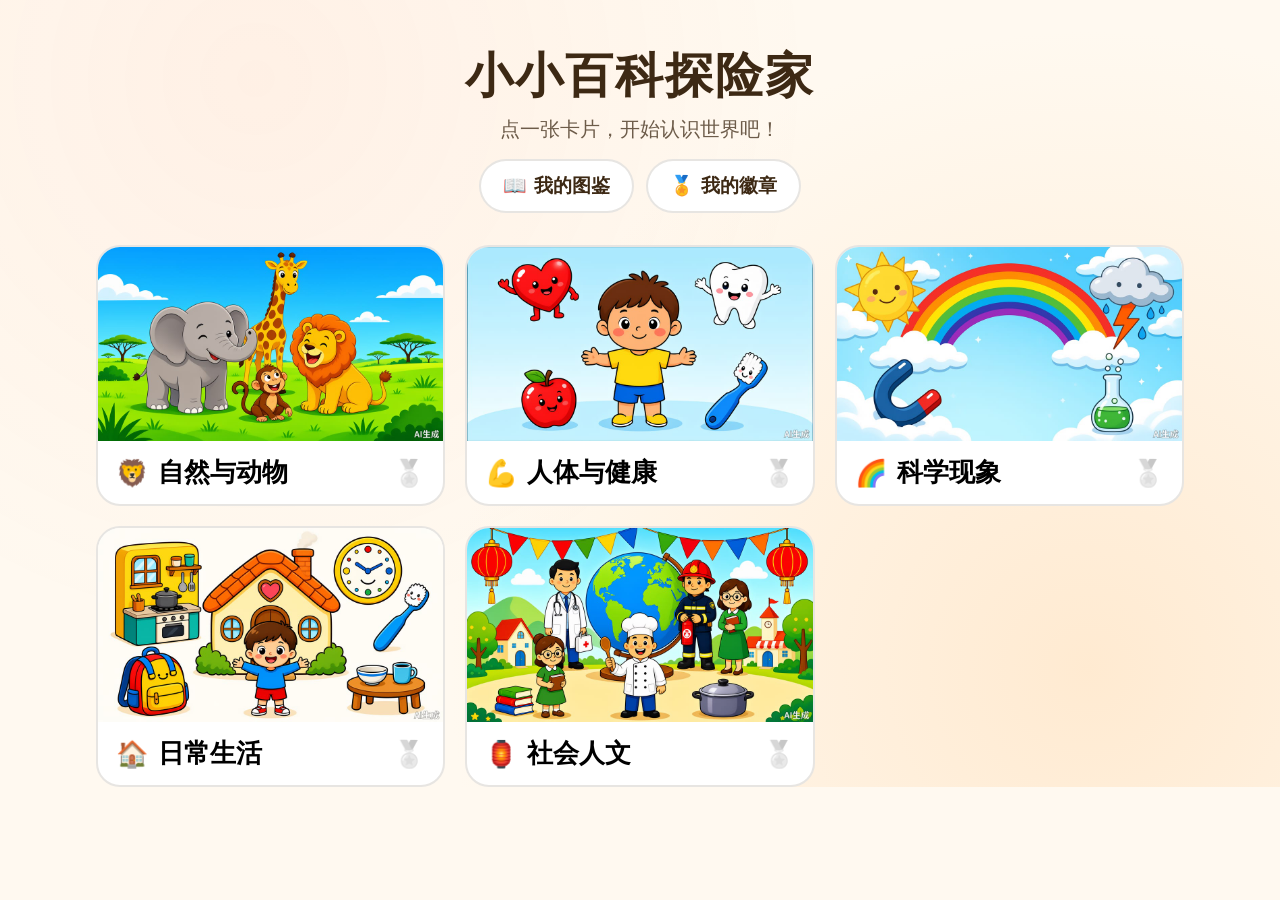
==== index.html @ 42fdc315 "同步完整可玩版：源码+主题插图+61条真人感配音（第5步正式开发版）" ====
<!DOCTYPE html>
<html lang="zh-CN">
<head>
<meta charset="UTF-8">
<meta name="viewport" content="width=device-width, initial-scale=1">
<title>小小百科探险家 · 世界地图</title>
<link rel="stylesheet" href="css/style.css">
</head>
<body class="home">
  <header class="home-header">
    <h1 id="map-title">小小百科探险家</h1>
    <p class="home-sub">点一张卡片，开始认识世界吧！</p>
    <div class="home-actions">
      <button id="btn-dex" class="pill-btn" type="button">📖 我的图鉴</button>
      <button id="btn-badges" class="pill-btn" type="button">🏅 我的徽章</button>
    </div>
  </header>

  <main class="theme-grid" id="theme-grid" aria-label="主题世界地图"></main>

  <div class="panel-mask" id="dex-panel" role="dialog" aria-label="我的图鉴">
    <div class="panel">
      <button class="panel-close" type="button" data-close="dex-panel">✕</button>
      <h2>📖 我的图鉴</h2>
      <p class="panel-tip">去探索、听故事、玩配对，就能点亮更多图鉴！</p>
      <div id="dex-content"></div>
    </div>
  </div>

  <div class="panel-mask" id="badge-panel" role="dialog" aria-label="我的徽章">
    <div class="panel">
      <button class="panel-close" type="button" data-close="badge-panel">✕</button>
      <h2>🏅 我的徽章</h2>
      <p class="panel-tip">每个主题答对 3 道题，就能获得一枚徽章！</p>
      <div class="badge-wall" id="badge-wall"></div>
    </div>
  </div>

  <script src="config.js"></script>
  <script src="kv.js"></script>
  <script type="module" src="js/app.js"></script>
</body>
</html>
---- css/style.css ----
:root {
  --bg: #FFF9F0;
  --bg-2: #FFE4C4;
  --ink: #3D2914;
  --accent: #FF6B35;
  --ok: #3FA34D;
  --card: #FFFFFF;
  --line: rgba(61, 41, 20, 0.12);
}

* { box-sizing: border-box; }

html, body {
  margin: 0;
  padding: 0;
  min-height: 100%;
  background: var(--bg);
  color: var(--ink);
  font-family: 'Noto Sans SC', 'Nunito', system-ui, sans-serif;
}

body {
  background-image: radial-gradient(circle at 20% 10%, rgba(255, 107, 53, 0.06), transparent 45%),
    radial-gradient(circle at 85% 85%, rgba(255, 228, 196, 0.7), transparent 50%);
}

button { font-family: inherit; cursor: pointer; }

/* ===== 首页 ===== */
.home-header {
  text-align: center;
  padding: clamp(20px, 4vw, 44px) 16px 8px;
}
.home-header h1 {
  font-size: clamp(30px, 5vw, 48px);
  margin: 0;
  letter-spacing: 2px;
}
.home-sub {
  font-size: clamp(16px, 2.4vw, 20px);
  margin: 8px 0 16px;
  opacity: 0.75;
}
.home-actions {
  display: flex;
  gap: 12px;
  justify-content: center;
  flex-wrap: wrap;
}
.pill-btn {
  border: 2px solid var(--line);
  background: var(--card);
  color: var(--ink);
  border-radius: 999px;
  padding: 12px 22px;
  font-size: clamp(16px, 2vw, 19px);
  font-weight: 700;
  min-height: 48px;
  transition: transform .2s, border-color .2s;
}
.pill-btn:hover { transform: translateY(-2px); border-color: var(--accent); }

.theme-grid {
  max-width: 1120px;
  margin: 24px auto 48px;
  padding: 0 16px;
  display: grid;
  grid-template-columns: repeat(auto-fit, minmax(280px, 1fr));
  gap: 20px;
}
.theme-card {
  position: relative;
  border: 2px solid var(--line);
  background: var(--card);
  border-radius: 24px;
  overflow: hidden;
  padding: 0;
  text-align: left;
  transition: transform .25s, box-shadow .25s;
}
.theme-card:hover { transform: translateY(-4px); box-shadow: 0 12px 28px rgba(61, 41, 20, 0.14); }
.theme-card img {
  width: 100%;
  aspect-ratio: 16 / 9;
  object-fit: cover;
  display: block;
}
.theme-card .card-name {
  display: flex;
  align-items: center;
  gap: 10px;
  padding: 14px 18px;
  font-size: clamp(20px, 2.6vw, 26px);
  font-weight: 800;
}
.card-badge {
  margin-left: auto;
  font-size: 26px;
  filter: grayscale(1);
  opacity: 0.35;
  transition: filter .3s, opacity .3s;
}
.card-badge.got { filter: none; opacity: 1; }

/* ===== 弹层 ===== */
.panel-mask {
  position: fixed;
  inset: 0;
  background: rgba(61, 41, 20, 0.4);
  display: none;
  align-items: center;
  justify-content: center;
  padding: 20px;
  z-index: 50;
}
.panel-mask.open { display: flex; }
.panel {
  position: relative;
  background: var(--bg);
  border-radius: 24px;
  border: 2px solid var(--line);
  max-width: 640px;
  width: 100%;
  max-height: 80vh;
  overflow-y: auto;
  padding: 28px 24px;
}
.panel h2 { margin: 0 0 6px; font-size: 26px; }
.panel-tip { margin: 0 0 16px; opacity: 0.7; font-size: 15px; }
.panel-close {
  position: absolute;
  top: 14px;
  right: 14px;
  width: 44px;
  height: 44px;
  border-radius: 50%;
  border: 2px solid var(--line);
  background: var(--card);
  font-size: 18px;
}
.dex-group { margin-bottom: 18px; }
.dex-group h3 { margin: 0 0 8px; font-size: 19px; }
.dex-items { display: flex; flex-wrap: wrap; gap: 10px; }
.dex-item {
  display: flex;
  align-items: center;
  gap: 6px;
  border: 1.5px solid var(--line);
  background: var(--card);
  border-radius: 14px;
  padding: 8px 14px;
  font-size: 17px;
  font-weight: 600;
}
.dex-item.locked { filter: grayscale(1); opacity: 0.45; }
.badge-wall { display: flex; flex-wrap: wrap; gap: 14px; }
.badge-cell {
  width: 108px;
  text-align: center;
  border: 2px solid var(--line);
  background: var(--card);
  border-radius: 18px;
  padding: 14px 8px;
}
.badge-cell .b-emoji { font-size: 38px; display: block; }
.badge-cell .b-name { font-size: 14px; font-weight: 700; margin-top: 6px; display: block; }
.badge-cell.locked { filter: grayscale(1); opacity: 0.45; }
.badge-cell.got { border-color: var(--accent); background: #FFF1E8; }

/* ===== 探索页 ===== */
.play-header {
  display: flex;
  align-items: center;
  gap: 12px;
  padding: 14px 16px;
  flex-wrap: wrap;
}
.big-btn {
  border: 2px solid var(--line);
  background: var(--card);
  border-radius: 16px;
  padding: 10px 18px;
  font-size: 17px;
  font-weight: 700;
  min-height: 48px;
  color: var(--ink);
  transition: transform .2s, border-color .2s;
}
.big-btn:hover { transform: translateY(-2px); border-color: var(--accent); }
.big-btn.primary { background: var(--accent); color: #fff; border-color: var(--accent); }
#scene-title {
  font-size: clamp(22px, 3.4vw, 32px);
  margin: 0 auto 0 0;
}
.header-right { display: flex; gap: 10px; margin-left: auto; }

.tab-bar {
  display: flex;
  gap: 10px;
  padding: 0 16px 12px;
  flex-wrap: wrap;
}
.tab-btn {
  border: 2px solid var(--line);
  background: var(--card);
  border-radius: 999px;
  padding: 10px 20px;
  font-size: clamp(15px, 2vw, 18px);
  font-weight: 700;
  min-height: 48px;
  color: var(--ink);
}
.tab-btn.active { background: var(--accent); color: #fff; border-color: var(--accent); }

.stage {
  max-width: 960px;
  margin: 0 auto;
  padding: 0 16px 40px;
}
.tab-pane { display: none; }
.tab-pane.active { display: block; }

/* 点选探索 */
.scene-wrap {
  position: relative;
  border-radius: 24px;
  overflow: hidden;
  border: 2px solid var(--line);
}
.scene-wrap img { width: 100%; display: block; aspect-ratio: 16/9; object-fit: cover; }
.hotspot {
  position: absolute;
  width: 46px;
  height: 46px;
  margin: -23px 0 0 -23px;
  border-radius: 50%;
  border: 3px solid #fff;
  background: var(--accent);
  color: #fff;
  font-size: 20px;
  animation: pulse 1.6s infinite;
  box-shadow: 0 4px 12px rgba(61,41,20,.3);
}
.hotspot.seen { background: var(--ok); animation: none; }
@keyframes pulse {
  /* 仅阴影脉动，不改变元素几何，保证点击目标稳定 */
  0%, 100% { box-shadow: 0 0 0 0 rgba(255, 107, 53, 0.45), 0 4px 12px rgba(61,41,20,.3); }
  50% { box-shadow: 0 0 0 12px rgba(255, 107, 53, 0), 0 4px 12px rgba(61,41,20,.3); }
}
#fact-card {
  display: none;
  margin-top: 16px;
  background: var(--card);
  border: 2px solid var(--accent);
  border-radius: 20px;
  padding: 20px;
}
#fact-card.open { display: block; animation: pop .25s ease; }
@keyframes pop { from { transform: scale(.92); opacity: 0; } to { transform: scale(1); opacity: 1; } }
.fact-title { font-size: 26px; font-weight: 800; margin: 0 0 8px; }
.fact-text { font-size: clamp(17px, 2.4vw, 21px); line-height: 1.7; margin: 0 0 14px; }
.fact-actions { display: flex; gap: 10px; flex-wrap: wrap; }

/* 问答 */
#quiz-question {
  background: var(--card);
  border: 2px solid var(--line);
  border-radius: 20px;
  padding: 20px;
  font-size: clamp(20px, 3vw, 26px);
  font-weight: 800;
  margin-bottom: 16px;
}
.quiz-progress { font-size: 16px; opacity: .7; margin-bottom: 10px; }
.quiz-options { display: grid; grid-template-columns: repeat(auto-fit, minmax(180px, 1fr)); gap: 14px; }
.quiz-option {
  border: 2px solid var(--line);
  background: var(--card);
  border-radius: 18px;
  padding: 18px 14px;
  font-size: clamp(18px, 2.4vw, 22px);
  font-weight: 700;
  min-height: 72px;
  color: var(--ink);
  transition: transform .2s, border-color .2s, background .2s;
}
.quiz-option:hover { transform: translateY(-2px); border-color: var(--accent); }
.quiz-option.right { background: #E7F6E9; border-color: var(--ok); }
.quiz-option.wrong { background: #FDECEA; border-color: #D64541; }
.quiz-option.hint { border-color: var(--accent); background: #FFF1E8; box-shadow: 0 0 0 4px rgba(255,159,110,.35); animation: hintPulse 1s ease infinite; }
@keyframes hintPulse { 0%,100% { box-shadow: 0 0 0 4px rgba(255,159,110,.35); } 50% { box-shadow: 0 0 0 8px rgba(255,159,110,.2); } }
.quiz-feedback { min-height: 32px; font-size: 19px; font-weight: 700; margin-top: 12px; }
.quiz-feedback.ok { color: var(--ok); }
.quiz-feedback.no { color: #D64541; }
#quiz-result {
  display: none;
  text-align: center;
  background: #FFF1E8;
  border: 2px solid var(--accent);
  border-radius: 20px;
  padding: 26px 18px;
  font-size: clamp(20px, 3vw, 26px);
  font-weight: 800;
}
#quiz-result.win { display: block; animation: pop .3s ease; }
#quiz-result .r-emoji { font-size: 52px; display: block; margin-bottom: 8px; }

/* 配对 */
.match-board { display: grid; grid-template-columns: 1fr; gap: 20px; }
.drag-row, .drop-row { display: flex; flex-wrap: wrap; gap: 12px; justify-content: center; }
.drag-card {
  border: 2px solid var(--accent);
  background: #FFF1E8;
  border-radius: 16px;
  padding: 14px 18px;
  font-size: clamp(17px, 2.2vw, 21px);
  font-weight: 700;
  min-height: 56px;
  touch-action: none;
  cursor: grab;
  transition: opacity .2s;
}
.drag-card.used { opacity: .3; pointer-events: none; }
.drag-card.selected { border-color: var(--ok); box-shadow: 0 0 0 4px rgba(46,139,87,.3); transform: scale(1.04); }
.drop-slot.shake { animation: shakeX .4s ease; border-color: #D64541; }
@keyframes shakeX { 0%,100% { transform: translateX(0); } 25% { transform: translateX(-6px); } 75% { transform: translateX(6px); } }
.drop-slot {
  border: 2.5px dashed var(--line);
  background: var(--card);
  border-radius: 16px;
  padding: 14px 18px;
  min-width: 150px;
  min-height: 56px;
  font-size: clamp(17px, 2.2vw, 21px);
  font-weight: 700;
  text-align: center;
}
.drop-slot.over { border-color: var(--accent); background: #FFF1E8; }
.drop-slot.filled { border: 2.5px solid var(--ok); background: #E7F6E9; }
.match-tip { text-align: center; font-size: 17px; opacity: .75; margin: 4px 0 14px; }
.match-done {
  display: none;
  text-align: center;
  margin-top: 18px;
  background: #E7F6E9;
  border: 2px solid var(--ok);
  border-radius: 18px;
  padding: 18px;
  font-size: 21px;
  font-weight: 800;
}
.match-done.show { display: block; animation: pop .3s ease; }

/* 故事 */
.story-box {
  background: var(--card);
  border: 2px solid var(--line);
  border-radius: 24px;
  padding: 26px 22px;
  text-align: center;
}
.story-emoji { font-size: clamp(56px, 10vw, 84px); display: block; margin-bottom: 12px; }
#story-text { font-size: clamp(18px, 2.6vw, 23px); line-height: 1.8; margin: 0 0 18px; }
#story-step { font-size: 16px; opacity: .65; margin-bottom: 10px; font-variant-numeric: tabular-nums; }
.story-actions { display: flex; gap: 12px; justify-content: center; flex-wrap: wrap; }

@media (prefers-reduced-motion: reduce) {
  *, *::before, *::after { animation: none !important; transition: none !important; }
}
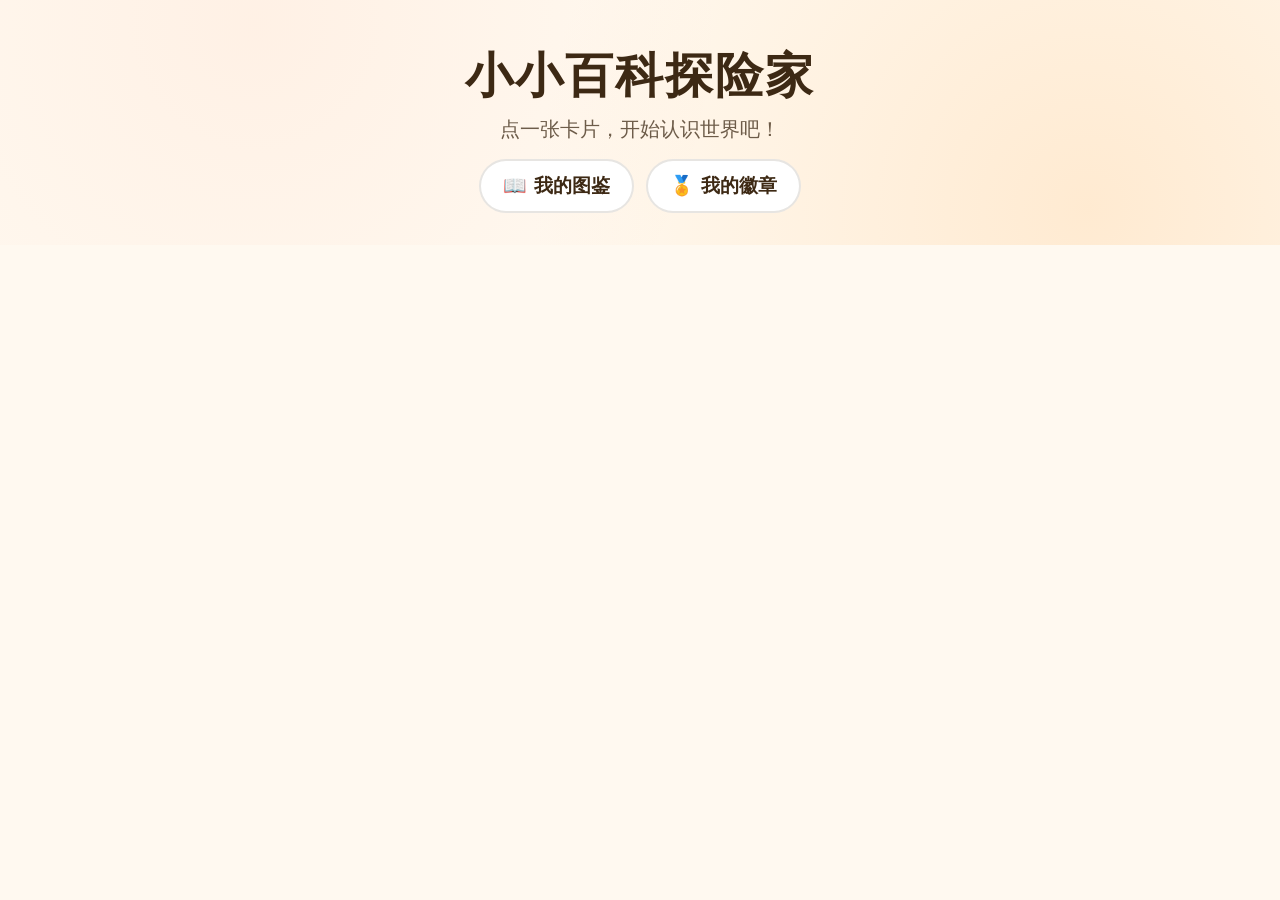
==== commit e24fc62c: "修复双击直开空白：合并为经典脚本（js/logic.js + js/app.js），解压双击 index.html 即可玩" ====
--- a/index.html
+++ b/index.html
@@ -38,6 +38,7 @@
 
   <script src="config.js"></script>
   <script src="kv.js"></script>
-  <script type="module" src="js/app.js"></script>
+  <script src="js/logic.js"></script>
+  <script src="js/app.js"></script>
 </body>
 </html>
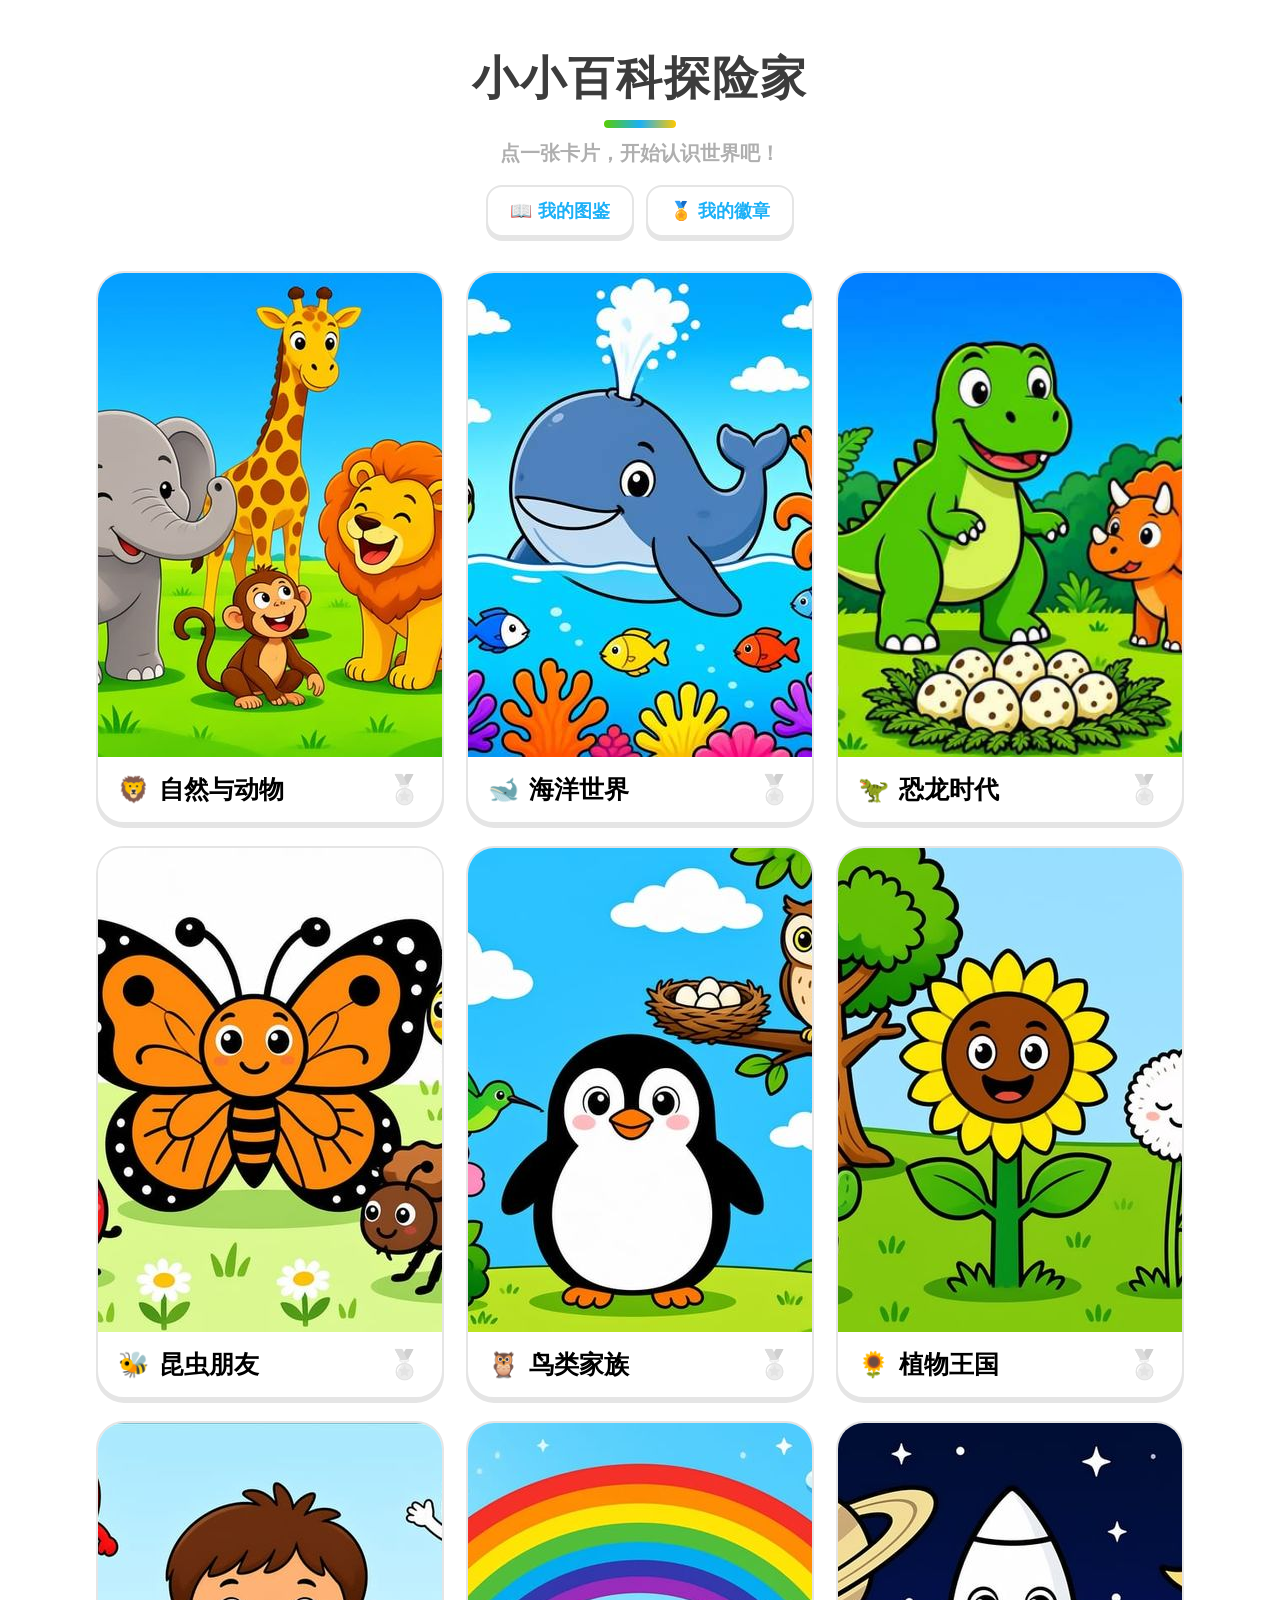
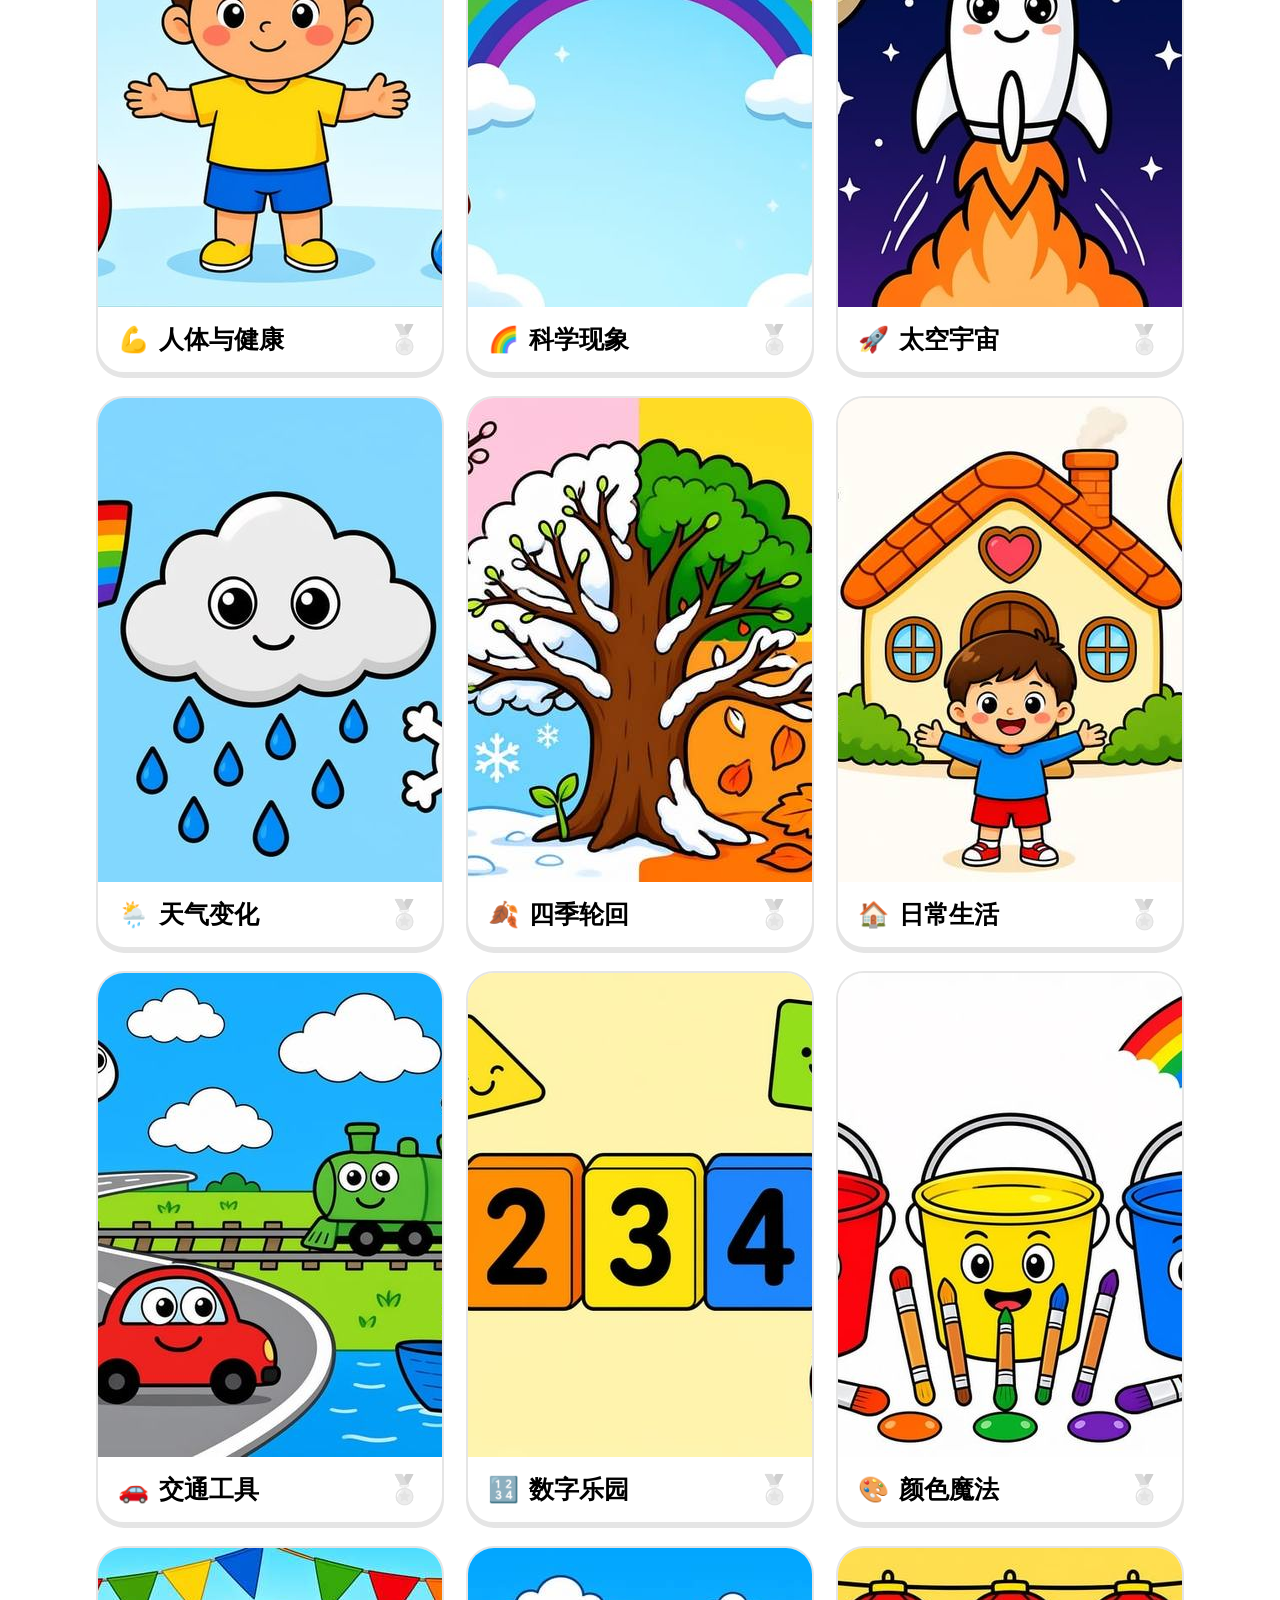
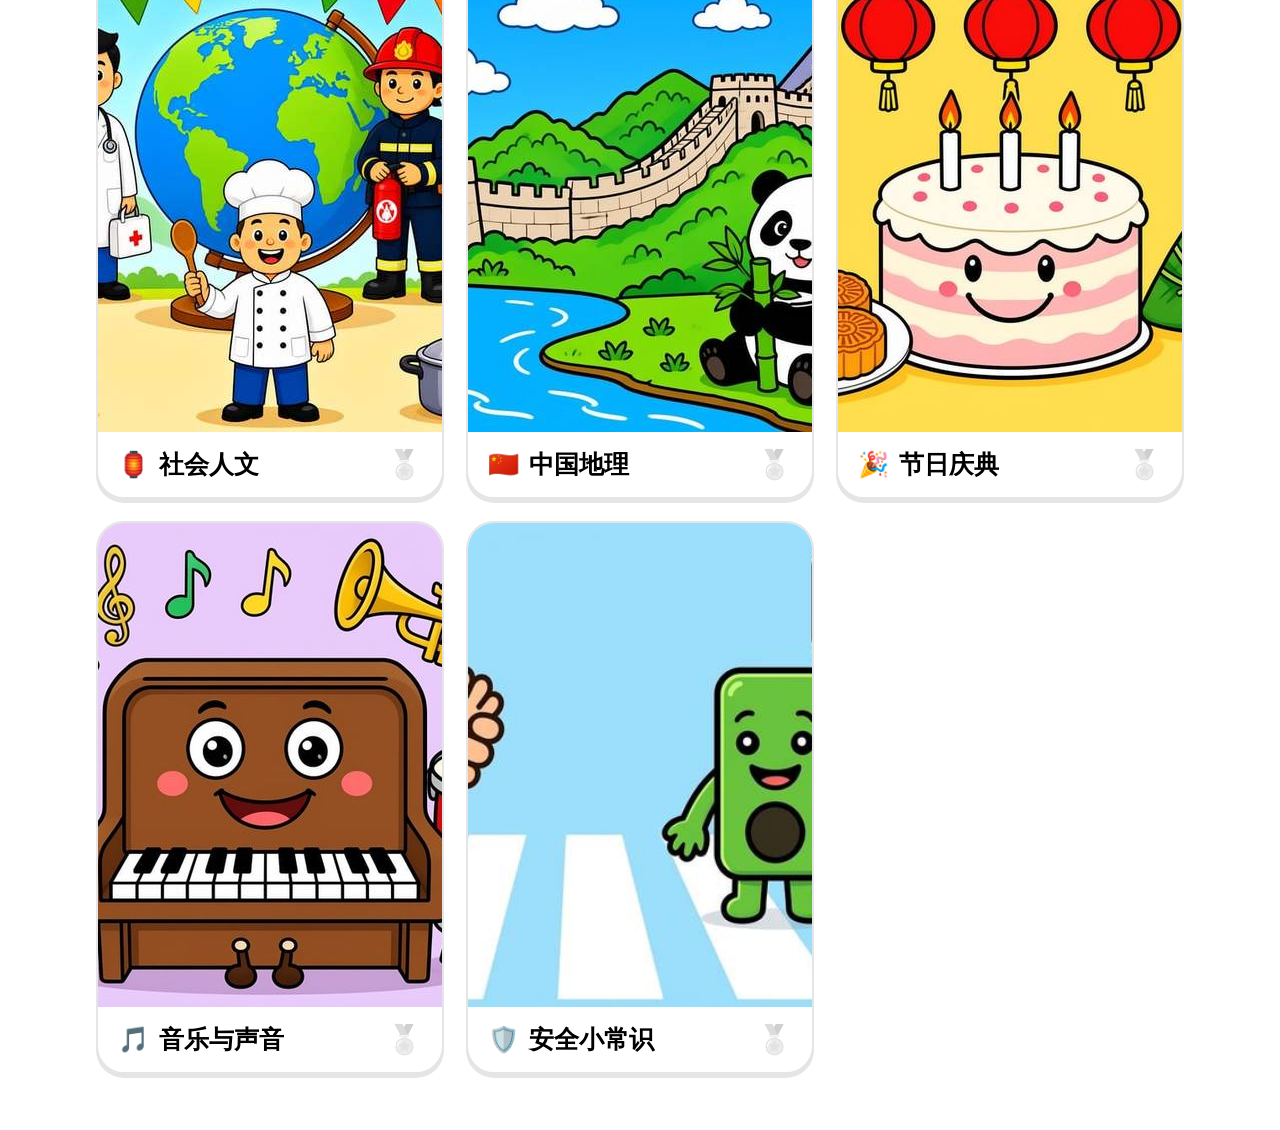
==== commit 75e9e031: "feat: 低龄适龄可读性 + 修复图鉴漏显示配对/故事 问题1/2 问答与配对 emoji 过小: - 问答选项改为大 emoji(56px)单独一行 + 文字一行, 卡片高度 132px - 配对" ====
--- a/index.html
+++ b/index.html
@@ -23,6 +23,7 @@
       <button class="panel-close" type="button" data-close="dex-panel">✕</button>
       <h2>📖 我的图鉴</h2>
       <p class="panel-tip">去探索、听故事、玩配对，就能点亮更多图鉴！</p>
+      <div id="dex-count" class="collect-count" aria-live="polite"></div>
       <div id="dex-content"></div>
     </div>
   </div>
@@ -32,6 +33,7 @@
       <button class="panel-close" type="button" data-close="badge-panel">✕</button>
       <h2>🏅 我的徽章</h2>
       <p class="panel-tip">每个主题答对 3 道题，就能获得一枚徽章！</p>
+      <div id="badge-count" class="collect-count" aria-live="polite"></div>
       <div class="badge-wall" id="badge-wall"></div>
     </div>
   </div>
--- a/css/style.css
+++ b/css/style.css
@@ -1,11 +1,22 @@
+/* 多邻国风格：明亮高饱和 + 3D 厚底按钮 + 大圆角卡片 */
 :root {
-  --bg: #FFF9F0;
-  --bg-2: #FFE4C4;
-  --ink: #3D2914;
-  --accent: #FF6B35;
-  --ok: #3FA34D;
+  --bg: #FFFFFF;
+  --bg-soft: #F7F7F7;
+  --ink: #3C3C3C;
+  --ink-soft: #AFAFAF;
+  --green: #58CC02;
+  --green-dark: #46A302;
+  --blue: #1CB0F6;
+  --blue-dark: #1899D6;
+  --orange: #FF9600;
+  --orange-dark: #E08600;
+  --red: #FF4B4B;
+  --red-dark: #EA2B2B;
+  --yellow: #FFC800;
   --card: #FFFFFF;
-  --line: rgba(61, 41, 20, 0.12);
+  --line: #E5E5E5;
+  --radius: 20px;
+  --radius-lg: 28px;
 }
 
 * { box-sizing: border-box; }
@@ -16,30 +27,65 @@
   min-height: 100%;
   background: var(--bg);
   color: var(--ink);
-  font-family: 'Noto Sans SC', 'Nunito', system-ui, sans-serif;
-}
-
-body {
-  background-image: radial-gradient(circle at 20% 10%, rgba(255, 107, 53, 0.06), transparent 45%),
-    radial-gradient(circle at 85% 85%, rgba(255, 228, 196, 0.7), transparent 50%);
+  font-family: 'Noto Sans SC', 'PingFang SC', 'Microsoft YaHei', system-ui, sans-serif;
+  -webkit-font-smoothing: antialiased;
 }
 
 button { font-family: inherit; cursor: pointer; }
+
+/* ===== 通用 3D 按钮（多邻国厚底） ===== */
+.btn3d {
+  border: none;
+  border-radius: 16px;
+  padding: 12px 22px;
+  font-size: clamp(16px, 2vw, 18px);
+  font-weight: 800;
+  letter-spacing: 1px;
+  color: #fff;
+  background: var(--blue);
+  box-shadow: 0 4px 0 var(--blue-dark);
+  transition: transform .1s, box-shadow .1s, filter .2s;
+  min-height: 50px;
+}
+.btn3d:hover { filter: brightness(1.05); }
+.btn3d:active { transform: translateY(4px); box-shadow: 0 0 0 var(--blue-dark); }
+.btn3d.green { background: var(--green); box-shadow: 0 4px 0 var(--green-dark); }
+.btn3d.green:active { box-shadow: 0 0 0 var(--green-dark); }
+.btn3d.orange { background: var(--orange); box-shadow: 0 4px 0 var(--orange-dark); }
+.btn3d.orange:active { box-shadow: 0 0 0 var(--orange-dark); }
+.btn3d.ghost {
+  background: var(--card);
+  color: var(--blue);
+  box-shadow: 0 4px 0 var(--line);
+  border: 2px solid var(--line);
+}
+.btn3d.ghost:active { box-shadow: 0 0 0 var(--line); }
 
 /* ===== 首页 ===== */
 .home-header {
   text-align: center;
-  padding: clamp(20px, 4vw, 44px) 16px 8px;
+  padding: clamp(24px, 4vw, 48px) 16px 8px;
 }
 .home-header h1 {
-  font-size: clamp(30px, 5vw, 48px);
+  font-size: clamp(30px, 5vw, 46px);
   margin: 0;
   letter-spacing: 2px;
+  color: var(--ink);
+}
+.home-header h1::after {
+  content: "";
+  display: block;
+  width: 72px;
+  height: 8px;
+  margin: 10px auto 0;
+  border-radius: 99px;
+  background: linear-gradient(90deg, var(--green), var(--blue), var(--yellow));
 }
 .home-sub {
   font-size: clamp(16px, 2.4vw, 20px);
-  margin: 8px 0 16px;
-  opacity: 0.75;
+  margin: 12px 0 18px;
+  color: var(--ink-soft);
+  font-weight: 600;
 }
 .home-actions {
   display: flex;
@@ -50,63 +96,72 @@
 .pill-btn {
   border: 2px solid var(--line);
   background: var(--card);
-  color: var(--ink);
-  border-radius: 999px;
+  color: var(--blue);
+  border-radius: 16px;
   padding: 12px 22px;
-  font-size: clamp(16px, 2vw, 19px);
-  font-weight: 700;
-  min-height: 48px;
-  transition: transform .2s, border-color .2s;
-}
-.pill-btn:hover { transform: translateY(-2px); border-color: var(--accent); }
+  font-size: clamp(16px, 2vw, 18px);
+  font-weight: 800;
+  min-height: 50px;
+  box-shadow: 0 4px 0 var(--line);
+  transition: filter .2s, transform .1s, box-shadow .1s;
+}
+.pill-btn:hover { filter: brightness(1.03); }
+.pill-btn:active { transform: translateY(4px); box-shadow: 0 0 0 var(--line); }
 
 .theme-grid {
   max-width: 1120px;
-  margin: 24px auto 48px;
+  margin: 26px auto 56px;
   padding: 0 16px;
   display: grid;
   grid-template-columns: repeat(auto-fit, minmax(280px, 1fr));
-  gap: 20px;
+  gap: 22px;
 }
 .theme-card {
   position: relative;
   border: 2px solid var(--line);
   background: var(--card);
-  border-radius: 24px;
+  border-radius: var(--radius-lg);
   overflow: hidden;
   padding: 0;
   text-align: left;
-  transition: transform .25s, box-shadow .25s;
-}
-.theme-card:hover { transform: translateY(-4px); box-shadow: 0 12px 28px rgba(61, 41, 20, 0.14); }
+  box-shadow: 0 4px 0 var(--line);
+  transition: transform .15s, box-shadow .15s, border-color .2s;
+}
+.theme-card:hover {
+  transform: translateY(-4px);
+  border-color: var(--blue);
+  box-shadow: 0 8px 0 var(--line);
+}
+.theme-card:active { transform: translateY(2px); box-shadow: 0 2px 0 var(--line); }
 .theme-card img {
   width: 100%;
   aspect-ratio: 16 / 9;
   object-fit: cover;
   display: block;
+  background: linear-gradient(135deg, #EAF6FF 0%, #F2FFF0 55%, #FFF7E6 100%);
 }
 .theme-card .card-name {
   display: flex;
   align-items: center;
   gap: 10px;
-  padding: 14px 18px;
-  font-size: clamp(20px, 2.6vw, 26px);
+  padding: 16px 20px;
+  font-size: clamp(20px, 2.6vw, 25px);
   font-weight: 800;
 }
 .card-badge {
   margin-left: auto;
-  font-size: 26px;
+  font-size: 28px;
   filter: grayscale(1);
-  opacity: 0.35;
-  transition: filter .3s, opacity .3s;
-}
-.card-badge.got { filter: none; opacity: 1; }
+  opacity: 0.3;
+  transition: filter .3s, opacity .3s, transform .3s;
+}
+.card-badge.got { filter: none; opacity: 1; transform: scale(1.1); }
 
 /* ===== 弹层 ===== */
 .panel-mask {
   position: fixed;
   inset: 0;
-  background: rgba(61, 41, 20, 0.4);
+  background: rgba(60, 60, 60, 0.45);
   display: none;
   align-items: center;
   justify-content: center;
@@ -117,26 +172,43 @@
 .panel {
   position: relative;
   background: var(--bg);
-  border-radius: 24px;
+  border-radius: var(--radius-lg);
   border: 2px solid var(--line);
   max-width: 640px;
   width: 100%;
   max-height: 80vh;
   overflow-y: auto;
-  padding: 28px 24px;
+  padding: 30px 26px;
+  animation: pop .25s ease;
 }
 .panel h2 { margin: 0 0 6px; font-size: 26px; }
-.panel-tip { margin: 0 0 16px; opacity: 0.7; font-size: 15px; }
+.panel-tip { margin: 0 0 16px; color: var(--ink-soft); font-size: 15px; font-weight: 600; }
 .panel-close {
   position: absolute;
-  top: 14px;
-  right: 14px;
+  top: 16px;
+  right: 16px;
   width: 44px;
   height: 44px;
-  border-radius: 50%;
-  border: 2px solid var(--line);
-  background: var(--card);
+  border-radius: 14px;
+  border: 2px solid var(--line);
+  background: var(--card);
+  color: var(--ink-soft);
   font-size: 18px;
+  font-weight: 800;
+  box-shadow: 0 3px 0 var(--line);
+}
+.panel-close:active { transform: translateY(3px); box-shadow: 0 0 0 var(--line); }
+/* 收藏统计条：让孩子和家长一眼看到已获得数量 */
+.collect-count {
+  display: inline-block;
+  background: var(--green);
+  color: #fff;
+  border-radius: 999px;
+  padding: 8px 20px;
+  font-size: 18px;
+  font-weight: 800;
+  margin: 0 0 18px;
+  box-shadow: 0 3px 0 var(--green-dark);
 }
 .dex-group { margin-bottom: 18px; }
 .dex-group h3 { margin: 0 0 8px; font-size: 19px; }
@@ -144,28 +216,40 @@
 .dex-item {
   display: flex;
   align-items: center;
-  gap: 6px;
-  border: 1.5px solid var(--line);
+  gap: 8px;
+  border: 2px solid var(--line);
   background: var(--card);
   border-radius: 14px;
-  padding: 8px 14px;
-  font-size: 17px;
-  font-weight: 600;
-}
+  padding: 10px 16px;
+  font-size: 18px;
+  font-weight: 700;
+}
+.dex-item .dex-emoji { font-size: 32px; line-height: 1; }
 .dex-item.locked { filter: grayscale(1); opacity: 0.45; }
+.dex-item.got {
+  border-color: var(--green);
+  background: #EBFFD6;
+  box-shadow: 0 3px 0 var(--green-dark);
+}
 .badge-wall { display: flex; flex-wrap: wrap; gap: 14px; }
 .badge-cell {
   width: 108px;
   text-align: center;
   border: 2px solid var(--line);
   background: var(--card);
-  border-radius: 18px;
+  border-radius: var(--radius);
   padding: 14px 8px;
-}
-.badge-cell .b-emoji { font-size: 38px; display: block; }
-.badge-cell .b-name { font-size: 14px; font-weight: 700; margin-top: 6px; display: block; }
-.badge-cell.locked { filter: grayscale(1); opacity: 0.45; }
-.badge-cell.got { border-color: var(--accent); background: #FFF1E8; }
+  box-shadow: 0 3px 0 var(--line);
+}
+.badge-cell .b-emoji { font-size: 48px; display: block; }
+.badge-cell .b-name { font-size: 14px; font-weight: 800; margin-top: 6px; display: block; }
+.badge-cell.locked { filter: grayscale(1); opacity: 0.4; }
+.badge-cell.got {
+  border-color: var(--yellow);
+  background: #FFF7D6;
+  box-shadow: 0 4px 0 #E0B000;
+  transform: scale(1.03);
+}
 
 /* ===== 探索页 ===== */
 .play-header {
@@ -181,23 +265,32 @@
   border-radius: 16px;
   padding: 10px 18px;
   font-size: 17px;
-  font-weight: 700;
-  min-height: 48px;
-  color: var(--ink);
-  transition: transform .2s, border-color .2s;
-}
-.big-btn:hover { transform: translateY(-2px); border-color: var(--accent); }
-.big-btn.primary { background: var(--accent); color: #fff; border-color: var(--accent); }
+  font-weight: 800;
+  min-height: 50px;
+  color: var(--ink);
+  box-shadow: 0 4px 0 var(--line);
+  transition: filter .2s, transform .1s, box-shadow .1s;
+}
+.big-btn:hover { filter: brightness(1.03); }
+.big-btn:active { transform: translateY(4px); box-shadow: 0 0 0 var(--line); }
+.big-btn.primary {
+  background: var(--green);
+  color: #fff;
+  border-color: var(--green);
+  box-shadow: 0 4px 0 var(--green-dark);
+}
+.big-btn.primary:active { box-shadow: 0 0 0 var(--green-dark); }
 #scene-title {
   font-size: clamp(22px, 3.4vw, 32px);
   margin: 0 auto 0 0;
+  font-weight: 800;
 }
 .header-right { display: flex; gap: 10px; margin-left: auto; }
 
 .tab-bar {
   display: flex;
   gap: 10px;
-  padding: 0 16px 12px;
+  padding: 0 16px 14px;
   flex-wrap: wrap;
 }
 .tab-btn {
@@ -206,16 +299,25 @@
   border-radius: 999px;
   padding: 10px 20px;
   font-size: clamp(15px, 2vw, 18px);
-  font-weight: 700;
-  min-height: 48px;
-  color: var(--ink);
-}
-.tab-btn.active { background: var(--accent); color: #fff; border-color: var(--accent); }
+  font-weight: 800;
+  min-height: 50px;
+  color: var(--ink);
+  box-shadow: 0 4px 0 var(--line);
+  transition: filter .2s, transform .1s, box-shadow .1s;
+}
+.tab-btn:active { transform: translateY(4px); box-shadow: 0 0 0 var(--line); }
+.tab-btn.active {
+  background: var(--blue);
+  color: #fff;
+  border-color: var(--blue);
+  box-shadow: 0 4px 0 var(--blue-dark);
+}
+.tab-btn.active:active { box-shadow: 0 0 0 var(--blue-dark); }
 
 .stage {
   max-width: 960px;
   margin: 0 auto;
-  padding: 0 16px 40px;
+  padding: 0 16px 48px;
 }
 .tab-pane { display: none; }
 .tab-pane.active { display: block; }
@@ -223,131 +325,176 @@
 /* 点选探索 */
 .scene-wrap {
   position: relative;
-  border-radius: 24px;
+  border-radius: var(--radius-lg);
   overflow: hidden;
   border: 2px solid var(--line);
+  box-shadow: 0 4px 0 var(--line);
 }
 .scene-wrap img { width: 100%; display: block; aspect-ratio: 16/9; object-fit: cover; }
 .hotspot {
   position: absolute;
-  width: 46px;
-  height: 46px;
-  margin: -23px 0 0 -23px;
+  width: 50px;
+  height: 50px;
+  margin: -25px 0 0 -25px;
   border-radius: 50%;
   border: 3px solid #fff;
-  background: var(--accent);
+  background: var(--orange);
   color: #fff;
-  font-size: 20px;
+  font-size: 22px;
   animation: pulse 1.6s infinite;
-  box-shadow: 0 4px 12px rgba(61,41,20,.3);
-}
-.hotspot.seen { background: var(--ok); animation: none; }
+  box-shadow: 0 4px 0 rgba(0,0,0,.15);
+}
+.hotspot:active { transform: scale(.94); }
+.hotspot.seen { background: var(--green); animation: none; }
 @keyframes pulse {
   /* 仅阴影脉动，不改变元素几何，保证点击目标稳定 */
-  0%, 100% { box-shadow: 0 0 0 0 rgba(255, 107, 53, 0.45), 0 4px 12px rgba(61,41,20,.3); }
-  50% { box-shadow: 0 0 0 12px rgba(255, 107, 53, 0), 0 4px 12px rgba(61,41,20,.3); }
+  0%, 100% { box-shadow: 0 0 0 0 rgba(255, 150, 0, 0.5), 0 4px 0 rgba(0,0,0,.15); }
+  50% { box-shadow: 0 0 0 14px rgba(255, 150, 0, 0), 0 4px 0 rgba(0,0,0,.15); }
 }
 #fact-card {
   display: none;
-  margin-top: 16px;
-  background: var(--card);
-  border: 2px solid var(--accent);
-  border-radius: 20px;
-  padding: 20px;
+  margin-top: 18px;
+  background: var(--card);
+  border: 2px solid var(--blue);
+  border-radius: var(--radius-lg);
+  padding: 22px;
+  box-shadow: 0 4px 0 var(--line);
 }
 #fact-card.open { display: block; animation: pop .25s ease; }
 @keyframes pop { from { transform: scale(.92); opacity: 0; } to { transform: scale(1); opacity: 1; } }
 .fact-title { font-size: 26px; font-weight: 800; margin: 0 0 8px; }
-.fact-text { font-size: clamp(17px, 2.4vw, 21px); line-height: 1.7; margin: 0 0 14px; }
-.fact-actions { display: flex; gap: 10px; flex-wrap: wrap; }
+.fact-text { font-size: clamp(17px, 2.4vw, 21px); line-height: 1.7; margin: 0 0 16px; }
+.fact-actions { display: flex; gap: 12px; flex-wrap: wrap; }
 
 /* 问答 */
 #quiz-question {
   background: var(--card);
   border: 2px solid var(--line);
-  border-radius: 20px;
-  padding: 20px;
+  border-radius: var(--radius);
+  padding: 22px;
   font-size: clamp(20px, 3vw, 26px);
   font-weight: 800;
   margin-bottom: 16px;
-}
-.quiz-progress { font-size: 16px; opacity: .7; margin-bottom: 10px; }
-.quiz-options { display: grid; grid-template-columns: repeat(auto-fit, minmax(180px, 1fr)); gap: 14px; }
+  box-shadow: 0 4px 0 var(--line);
+}
+.quiz-progress { font-size: 16px; color: var(--ink-soft); font-weight: 700; margin-bottom: 10px; }
+.quiz-options { display: grid; grid-template-columns: repeat(auto-fit, minmax(160px, 1fr)); gap: 14px; }
 .quiz-option {
-  border: 2px solid var(--line);
-  background: var(--card);
-  border-radius: 18px;
-  padding: 18px 14px;
-  font-size: clamp(18px, 2.4vw, 22px);
-  font-weight: 700;
-  min-height: 72px;
-  color: var(--ink);
-  transition: transform .2s, border-color .2s, background .2s;
-}
-.quiz-option:hover { transform: translateY(-2px); border-color: var(--accent); }
-.quiz-option.right { background: #E7F6E9; border-color: var(--ok); }
-.quiz-option.wrong { background: #FDECEA; border-color: #D64541; }
-.quiz-option.hint { border-color: var(--accent); background: #FFF1E8; box-shadow: 0 0 0 4px rgba(255,159,110,.35); animation: hintPulse 1s ease infinite; }
-@keyframes hintPulse { 0%,100% { box-shadow: 0 0 0 4px rgba(255,159,110,.35); } 50% { box-shadow: 0 0 0 8px rgba(255,159,110,.2); } }
-.quiz-feedback { min-height: 32px; font-size: 19px; font-weight: 700; margin-top: 12px; }
-.quiz-feedback.ok { color: var(--ok); }
-.quiz-feedback.no { color: #D64541; }
+  display: flex;
+  flex-direction: column;
+  align-items: center;
+  justify-content: center;
+  gap: 6px;
+  border: 2px solid var(--line);
+  background: var(--card);
+  border-radius: var(--radius);
+  padding: 18px 12px;
+  font-size: clamp(19px, 2.4vw, 23px);
+  font-weight: 800;
+  min-height: 132px;
+  color: var(--ink);
+  box-shadow: 0 4px 0 var(--line);
+  transition: transform .1s, box-shadow .1s, border-color .2s, background .2s;
+}
+.quiz-option .opt-emoji { font-size: 56px; line-height: 1.1; }
+.quiz-option .opt-text { font-size: clamp(18px, 2.2vw, 22px); }
+.quiz-option:hover { border-color: var(--blue); }
+.quiz-option:active { transform: translateY(4px); box-shadow: 0 0 0 var(--line); }
+.quiz-option.right { background: #D7FFB8; border-color: var(--green); box-shadow: 0 4px 0 var(--green-dark); }
+.quiz-option.wrong { background: #FFDFE0; border-color: var(--red); box-shadow: 0 4px 0 var(--red-dark); }
+.quiz-option.hint {
+  border-color: var(--yellow);
+  background: #FFF7D6;
+  box-shadow: 0 0 0 4px rgba(255,200,0,.35), 0 4px 0 #E0B000;
+  animation: hintPulse 1s ease infinite;
+}
+@keyframes hintPulse {
+  0%,100% { box-shadow: 0 0 0 4px rgba(255,200,0,.35), 0 4px 0 #E0B000; }
+  50% { box-shadow: 0 0 0 9px rgba(255,200,0,.2), 0 4px 0 #E0B000; }
+}
+.quiz-feedback { min-height: 32px; font-size: 19px; font-weight: 800; margin-top: 14px; }
+.quiz-feedback.ok { color: var(--green-dark); }
+.quiz-feedback.no { color: var(--red); }
 #quiz-result {
   display: none;
   text-align: center;
-  background: #FFF1E8;
-  border: 2px solid var(--accent);
-  border-radius: 20px;
-  padding: 26px 18px;
+  background: #FFF7D6;
+  border: 2px solid var(--yellow);
+  border-radius: var(--radius-lg);
+  padding: 28px 18px;
   font-size: clamp(20px, 3vw, 26px);
   font-weight: 800;
+  box-shadow: 0 4px 0 #E0B000;
 }
 #quiz-result.win { display: block; animation: pop .3s ease; }
-#quiz-result .r-emoji { font-size: 52px; display: block; margin-bottom: 8px; }
+#quiz-result .r-emoji { font-size: 56px; display: block; margin-bottom: 8px; }
 
 /* 配对 */
 .match-board { display: grid; grid-template-columns: 1fr; gap: 20px; }
 .drag-row, .drop-row { display: flex; flex-wrap: wrap; gap: 12px; justify-content: center; }
 .drag-card {
-  border: 2px solid var(--accent);
-  background: #FFF1E8;
-  border-radius: 16px;
-  padding: 14px 18px;
+  display: flex;
+  flex-direction: column;
+  align-items: center;
+  justify-content: center;
+  gap: 4px;
+  border: 2px solid var(--blue);
+  background: #DDF4FF;
+  color: var(--ink);
+  border-radius: 18px;
+  padding: 14px 20px;
   font-size: clamp(17px, 2.2vw, 21px);
-  font-weight: 700;
-  min-height: 56px;
+  font-weight: 800;
+  min-height: 112px;
   touch-action: none;
   cursor: grab;
-  transition: opacity .2s;
-}
+  box-shadow: 0 4px 0 var(--blue-dark);
+  transition: opacity .2s, transform .1s;
+}
+.pair-emoji { font-size: 48px; line-height: 1.1; }
+.pair-text { font-size: clamp(16px, 2vw, 20px); }
+.pair-check { color: var(--green-dark); font-size: 26px; font-weight: 900; }
+.drag-card:active { transform: translateY(3px); box-shadow: 0 1px 0 var(--blue-dark); }
 .drag-card.used { opacity: .3; pointer-events: none; }
-.drag-card.selected { border-color: var(--ok); box-shadow: 0 0 0 4px rgba(46,139,87,.3); transform: scale(1.04); }
-.drop-slot.shake { animation: shakeX .4s ease; border-color: #D64541; }
+.drag-card.selected {
+  border-color: var(--green);
+  background: #D7FFB8;
+  box-shadow: 0 0 0 4px rgba(88,204,2,.3), 0 4px 0 var(--green-dark);
+  transform: scale(1.05);
+}
+.drop-slot.shake { animation: shakeX .4s ease; border-color: var(--red); }
 @keyframes shakeX { 0%,100% { transform: translateX(0); } 25% { transform: translateX(-6px); } 75% { transform: translateX(6px); } }
 .drop-slot {
+  display: flex;
+  flex-direction: column;
+  align-items: center;
+  justify-content: center;
+  gap: 4px;
   border: 2.5px dashed var(--line);
   background: var(--card);
-  border-radius: 16px;
-  padding: 14px 18px;
+  border-radius: 18px;
+  padding: 14px 20px;
   min-width: 150px;
-  min-height: 56px;
+  min-height: 112px;
   font-size: clamp(17px, 2.2vw, 21px);
-  font-weight: 700;
+  font-weight: 800;
   text-align: center;
-}
-.drop-slot.over { border-color: var(--accent); background: #FFF1E8; }
-.drop-slot.filled { border: 2.5px solid var(--ok); background: #E7F6E9; }
-.match-tip { text-align: center; font-size: 17px; opacity: .75; margin: 4px 0 14px; }
+  color: var(--ink);
+}
+.drop-slot.over { border-color: var(--blue); background: #DDF4FF; }
+.drop-slot.filled { border: 2.5px solid var(--green); background: #D7FFB8; }
+.match-tip { text-align: center; font-size: 17px; color: var(--ink-soft); font-weight: 700; margin: 4px 0 14px; }
 .match-done {
   display: none;
   text-align: center;
   margin-top: 18px;
-  background: #E7F6E9;
-  border: 2px solid var(--ok);
-  border-radius: 18px;
+  background: #D7FFB8;
+  border: 2px solid var(--green);
+  border-radius: var(--radius);
   padding: 18px;
   font-size: 21px;
   font-weight: 800;
+  box-shadow: 0 4px 0 var(--green-dark);
 }
 .match-done.show { display: block; animation: pop .3s ease; }
 
@@ -355,13 +502,14 @@
 .story-box {
   background: var(--card);
   border: 2px solid var(--line);
-  border-radius: 24px;
-  padding: 26px 22px;
+  border-radius: var(--radius-lg);
+  padding: 28px 24px;
   text-align: center;
-}
-.story-emoji { font-size: clamp(56px, 10vw, 84px); display: block; margin-bottom: 12px; }
-#story-text { font-size: clamp(18px, 2.6vw, 23px); line-height: 1.8; margin: 0 0 18px; }
-#story-step { font-size: 16px; opacity: .65; margin-bottom: 10px; font-variant-numeric: tabular-nums; }
+  box-shadow: 0 4px 0 var(--line);
+}
+.story-emoji { font-size: clamp(56px, 10vw, 88px); display: block; margin-bottom: 12px; }
+#story-text { font-size: clamp(18px, 2.6vw, 23px); line-height: 1.8; margin: 0 0 20px; }
+#story-step { font-size: 16px; color: var(--ink-soft); font-weight: 700; margin-bottom: 10px; font-variant-numeric: tabular-nums; }
 .story-actions { display: flex; gap: 12px; justify-content: center; flex-wrap: wrap; }
 
 @media (prefers-reduced-motion: reduce) {
